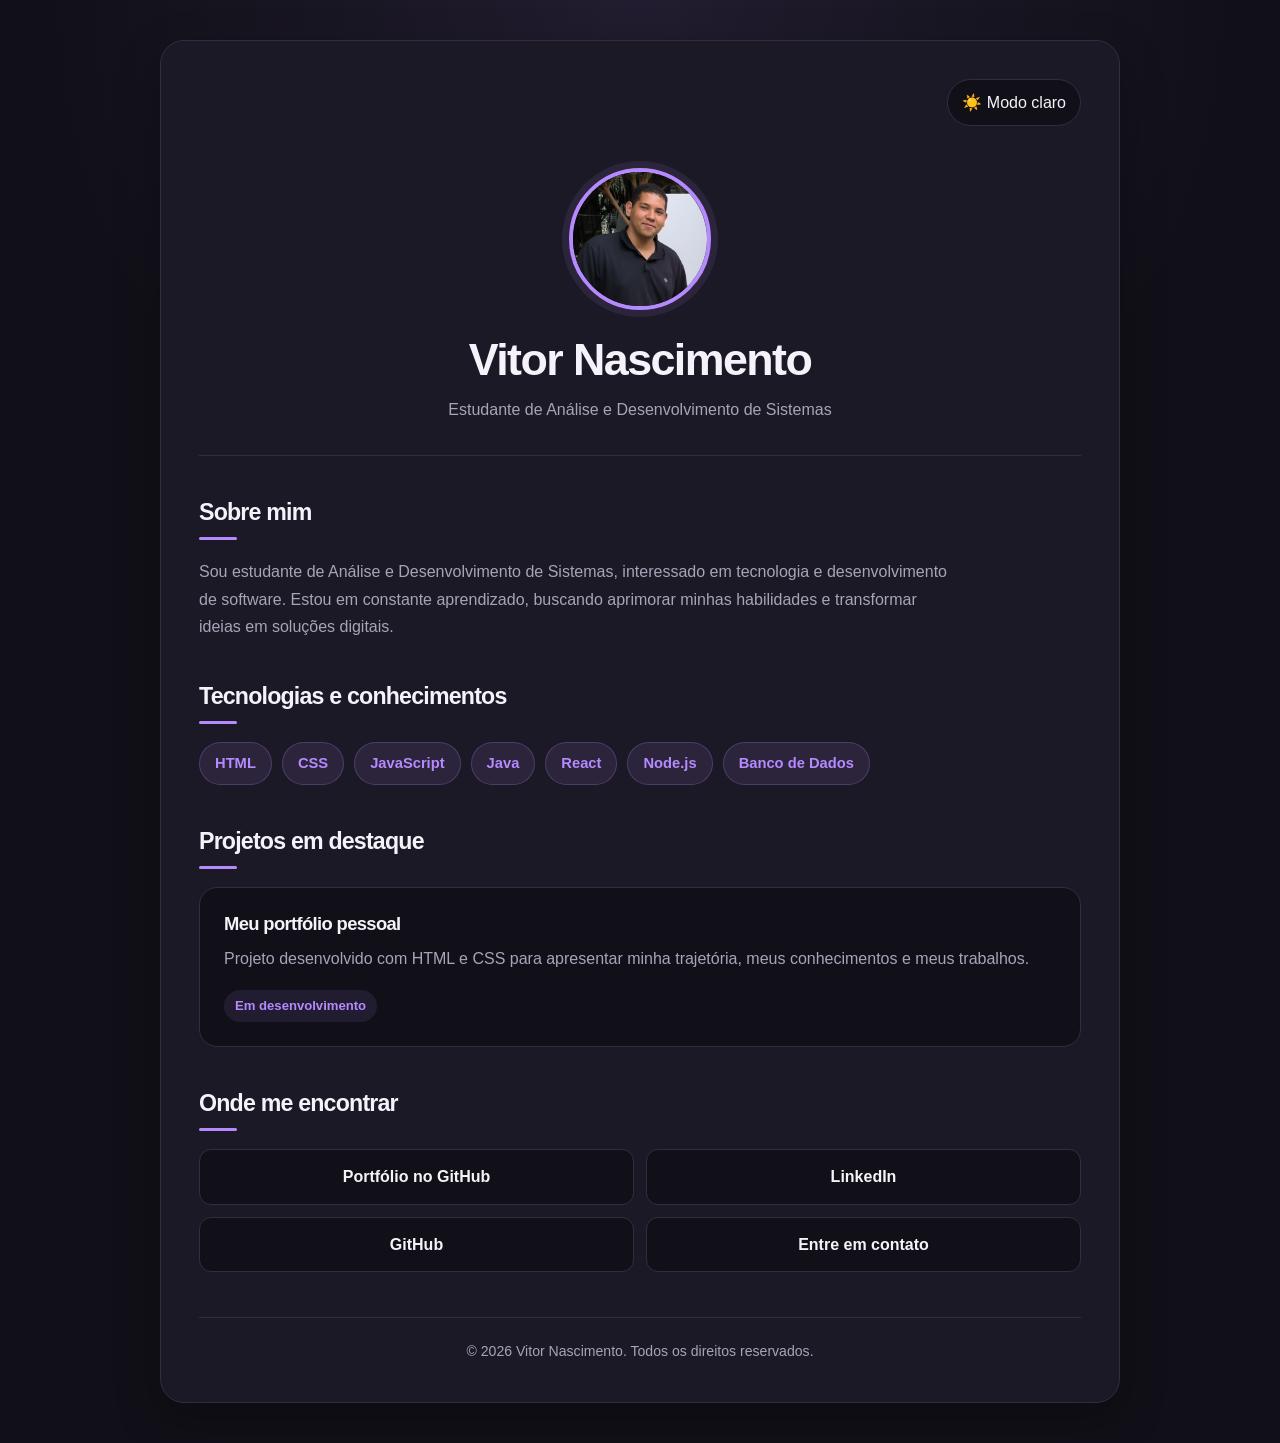
==== index.html @ 60c82b34 "first commit" ====
<!DOCTYPE html>
<html lang="pt-BR">
<head>
    <meta charset="UTF-8">
    <meta name="viewport" content="width=device-width, initial-scale=1.0">

    <title>Meu Portfólio | Vitor</title>

    <link rel="stylesheet" href="css/style.css">
</head>

<body>

    <main class="container">
        
        <button
    class="tema-toggle"
    type="button"
    aria-label="Alternar tema"
>
    ☀️ Modo claro
</button>
        <!-- Apresentação -->
        <header class="perfil">
            <img
                src="assets/fotoPerfil.jpg"
                alt="Foto de perfil"
                class="perfil__foto"
            >

            <h1>Vitor Nascimento</h1>
            <p>Estudante de Análise e Desenvolvimento de Sistemas</p>
        </header>

        <!-- Sobre mim -->
        <section class="sobre">
            <h2>Sobre mim</h2>

            <p>
                Sou estudante de Análise e Desenvolvimento de Sistemas,
                interessado em tecnologia e desenvolvimento de software.
                Estou em constante aprendizado, buscando aprimorar minhas
                habilidades e transformar ideias em soluções digitais.
            </p>
        </section>

        <!-- Tecnologias -->
        <section class="tecnologias">
            <h2>Tecnologias e conhecimentos</h2>

            <ul class="tecnologias__lista">
                <li>HTML</li>
                <li>CSS</li>
                <li>JavaScript</li>
                <li>Java</li>
                <li>React</li>
                <li>Node.js</li>
                <li>Banco de Dados</li>
            </ul>
        </section>

        <!-- Projetos -->
        <section class="projetos">
            <h2>Projetos em destaque</h2>

            <article class="projeto-card">
                <h3>Meu portfólio pessoal</h3>

                <p>
                    Projeto desenvolvido com HTML e CSS para apresentar
                    minha trajetória, meus conhecimentos e meus trabalhos.
                </p>

                <span class="projeto-card__status">
                    Em desenvolvimento
                </span>
            </article>
        </section>

        <!-- Links profissionais -->
        <nav class="links" aria-label="Links profissionais">
            <h2>Onde me encontrar</h2>

            <ul>
                <li>
                    <a
                        href="https://github.com/vitor-souza0?tab=repositories"
                        target="_blank"
                        rel="noopener noreferrer"
                    >
                        Portfólio no GitHub
                    </a>
                </li>

                <li>
                    <a
                        href="https://www.linkedin.com/in/vitornascimento01/"
                        target="_blank"
                        rel="noopener noreferrer"
                    >
                        LinkedIn
                    </a>
                </li>

                <li>
                    <a
                        href="https://github.com/vitor-souza0"
                        target="_blank"
                        rel="noopener noreferrer"
                    >
                        GitHub
                    </a>
                </li>

                <li>
                    <a href="pages/contato.html">
                        Entre em contato
                    </a>
                </li>
            </ul>
        </nav>

        <footer class="rodape">
            <p>&copy; 2026 Vitor Nascimento. Todos os direitos reservados.</p>
        </footer>

    </main>
<script src="js/tema.js"></script>
</body>
</html>
---- css/style.css ----
/* ==============================
   1. PALETA DE CORES
============================== */

:root {
    color-scheme: dark;

    --fundo: #111018;
    --superficie: #1b1925;
    --superficie-hover: #252131;
    --texto: #f5f2fa;
    --texto-suave: #aaa3b8;
    --acento: #b58aff;
    --acento-hover: #c6a5ff;
    --borda: #332d40;
    --sombra: 0 16px 45px rgba(0, 0, 0, 0.28);

    --raio: 18px;
    --largura: 960px;
    --transicao: 0.25s ease;
}

/* Light mode: paleta própria, não apenas cores invertidas */

:root[data-tema="claro"] {
    color-scheme: light;

    --fundo: #f4f1f9;
    --superficie: #ffffff;
    --superficie-hover: #eee8f7;
    --texto: #282135;
    --texto-suave: #716982;
    --acento: #7950b5;
    --acento-hover: #633c9b;
    --borda: #e3dbea;
    --sombra: 0 16px 40px rgba(67, 45, 91, 0.09);
}

/* ==============================
   2. CONFIGURAÇÕES GERAIS
============================== */

* {
    margin: 0;
    padding: 0;
    box-sizing: border-box;
}

html {
    scroll-behavior: smooth;
}

body {
    min-height: 100vh;
    padding: 40px 20px;
    background:
        radial-gradient(
            circle at 50% 0%,
            rgba(181, 138, 255, 0.10),
            transparent 38%
        ),
        var(--fundo);
    color: var(--texto);
    font-family: "Segoe UI", Arial, sans-serif;
    line-height: 1.7;
    transition:
        background var(--transicao),
        color var(--transicao);
}

a {
    color: inherit;
    text-decoration: none;
}

button,
input,
textarea {
    font: inherit;
}

/* ==============================
   3. CONTEÚDO PRINCIPAL
============================== */

.container {
    width: 100%;
    max-width: var(--largura);
    margin: 0 auto;
    padding: 38px;
    background: var(--superficie);
    border: 1px solid var(--borda);
    border-radius: 24px;
    box-shadow: var(--sombra);
    transition:
        background var(--transicao),
        border-color var(--transicao);
}

section,
.links {
    margin-top: 42px;
}

h1,
h2,
h3 {
    line-height: 1.25;
    letter-spacing: -0.035em;
}

h1 {
    font-size: clamp(2rem, 5vw, 2.8rem);
}

h2 {
    margin-bottom: 18px;
    font-size: 1.45rem;
}

h2::after {
    content: "";
    display: block;
    width: 38px;
    height: 3px;
    margin-top: 10px;
    background: var(--acento);
    border-radius: 10px;
}

p {
    color: var(--texto-suave);
}

/* ==============================
   4. PERFIL
============================== */

.perfil {
    position: relative;
    padding: 20px 0 32px;
    text-align: center;
    border-bottom: 1px solid var(--borda);
}

.perfil__foto {
    display: block;
    width: 142px;
    height: 142px;
    margin: 0 auto 22px;
    object-fit: cover;
    border: 4px solid var(--acento);
    border-radius: 50%;
    box-shadow: 0 0 0 7px rgba(181, 138, 255, 0.10);
}

.perfil h1 {
    margin-bottom: 8px;
}

.perfil p {
    font-size: 1rem;
}

/* ==============================
   5. SOBRE MIM
============================== */

.sobre p {
    max-width: 760px;
}

/* ==============================
   6. TECNOLOGIAS
============================== */

.tecnologias__lista {
    display: flex;
    flex-wrap: wrap;
    gap: 10px;
    list-style: none;
}

.tecnologias__lista li {
    padding: 8px 15px;
    color: var(--acento);
    background: rgba(181, 138, 255, 0.10);
    border: 1px solid rgba(181, 138, 255, 0.24);
    border-radius: 999px;
    font-size: 0.92rem;
    font-weight: 600;
    transition:
        transform var(--transicao),
        background var(--transicao);
}

.tecnologias__lista li:hover {
    transform: translateY(-3px);
    background: rgba(181, 138, 255, 0.18);
}

/* ==============================
   7. PROJETOS
============================== */

.projeto-card {
    padding: 24px;
    background: var(--fundo);
    border: 1px solid var(--borda);
    border-radius: var(--raio);
    transition:
        transform var(--transicao),
        border-color var(--transicao),
        background var(--transicao);
}

.projeto-card:hover {
    transform: translateY(-4px);
    border-color: var(--acento);
}

.projeto-card h3 {
    margin-bottom: 10px;
    font-size: 1.15rem;
}

.projeto-card p {
    margin-bottom: 18px;
}

.projeto-card__status {
    display: inline-block;
    padding: 5px 11px;
    color: var(--acento);
    background: rgba(181, 138, 255, 0.10);
    border-radius: 999px;
    font-size: 0.82rem;
    font-weight: 600;
}

/* ==============================
   8. LINKS PROFISSIONAIS
============================== */

.links ul {
    display: grid;
    grid-template-columns: repeat(2, minmax(0, 1fr));
    gap: 12px;
    list-style: none;
}

.links a {
    display: block;
    padding: 13px 16px;
    background: var(--fundo);
    border: 1px solid var(--borda);
    border-radius: 12px;
    color: var(--texto);
    text-align: center;
    font-weight: 600;
    transition:
        color var(--transicao),
        background var(--transicao),
        border-color var(--transicao),
        transform var(--transicao);
}

.links a:hover {
    color: var(--acento);
    background: var(--superficie-hover);
    border-color: var(--acento);
    transform: translateY(-3px);
}

/* ==============================
   9. FORMULÁRIOS
============================== */

form {
    display: grid;
    gap: 15px;
    margin-top: 24px;
}

label {
    color: var(--texto);
    font-weight: 600;
}

input,
textarea {
    width: 100%;
    padding: 13px 15px;
    color: var(--texto);
    background: var(--fundo);
    border: 1px solid var(--borda);
    border-radius: 10px;
    outline: none;
    transition:
        border-color var(--transicao),
        box-shadow var(--transicao);
}

textarea {
    min-height: 130px;
    resize: vertical;
}

input:focus,
textarea:focus {
    border-color: var(--acento);
    box-shadow: 0 0 0 3px rgba(181, 138, 255, 0.15);
}

form button {
    padding: 13px 20px;
    color: #1b1425;
    background: var(--acento);
    border: none;
    border-radius: 10px;
    font-weight: 700;
    cursor: pointer;
    transition:
        background var(--transicao),
        transform var(--transicao);
}

form button:hover {
    background: var(--acento-hover);
    transform: translateY(-2px);
}

/* ==============================
   10. BOTÃO DE TEMA
============================== */

.tema-toggle {
    display: block;
    margin: 0 0 22px auto;
    padding: 9px 14px;
    color: var(--texto);
    background: var(--fundo);
    border: 1px solid var(--borda);
    border-radius: 999px;
    cursor: pointer;
    transition:
        background var(--transicao),
        border-color var(--transicao);
}

.tema-toggle:hover {
    background: var(--superficie-hover);
    border-color: var(--acento);
}

/* ==============================
   11. RODAPÉ
============================== */

.rodape {
    margin-top: 45px;
    padding-top: 22px;
    border-top: 1px solid var(--borda);
    text-align: center;
    font-size: 0.88rem;
}

/* ==============================
   12. ACESSIBILIDADE
============================== */

a:focus-visible,
button:focus-visible {
    outline: 3px solid var(--acento);
    outline-offset: 4px;
}

/* ==============================
   13. RESPONSIVIDADE
============================== */

@media (max-width: 600px) {
    body {
        padding: 18px 12px;
    }

    .container {
        padding: 24px 18px;
        border-radius: 18px;
    }

    .perfil__foto {
        width: 120px;
        height: 120px;
    }

    section,
    .links {
        margin-top: 32px;
    }

    .links ul {
        grid-template-columns: 1fr;
    }

    .tecnologias__lista {
        gap: 8px;
    }

    .projeto-card {
        padding: 19px;
    }
}

@media (prefers-reduced-motion: reduce) {
    *,
    *::before,
    *::after {
        scroll-behavior: auto !important;
        transition-duration: 0.01ms !important;
        animation-duration: 0.01ms !important;
    }
}
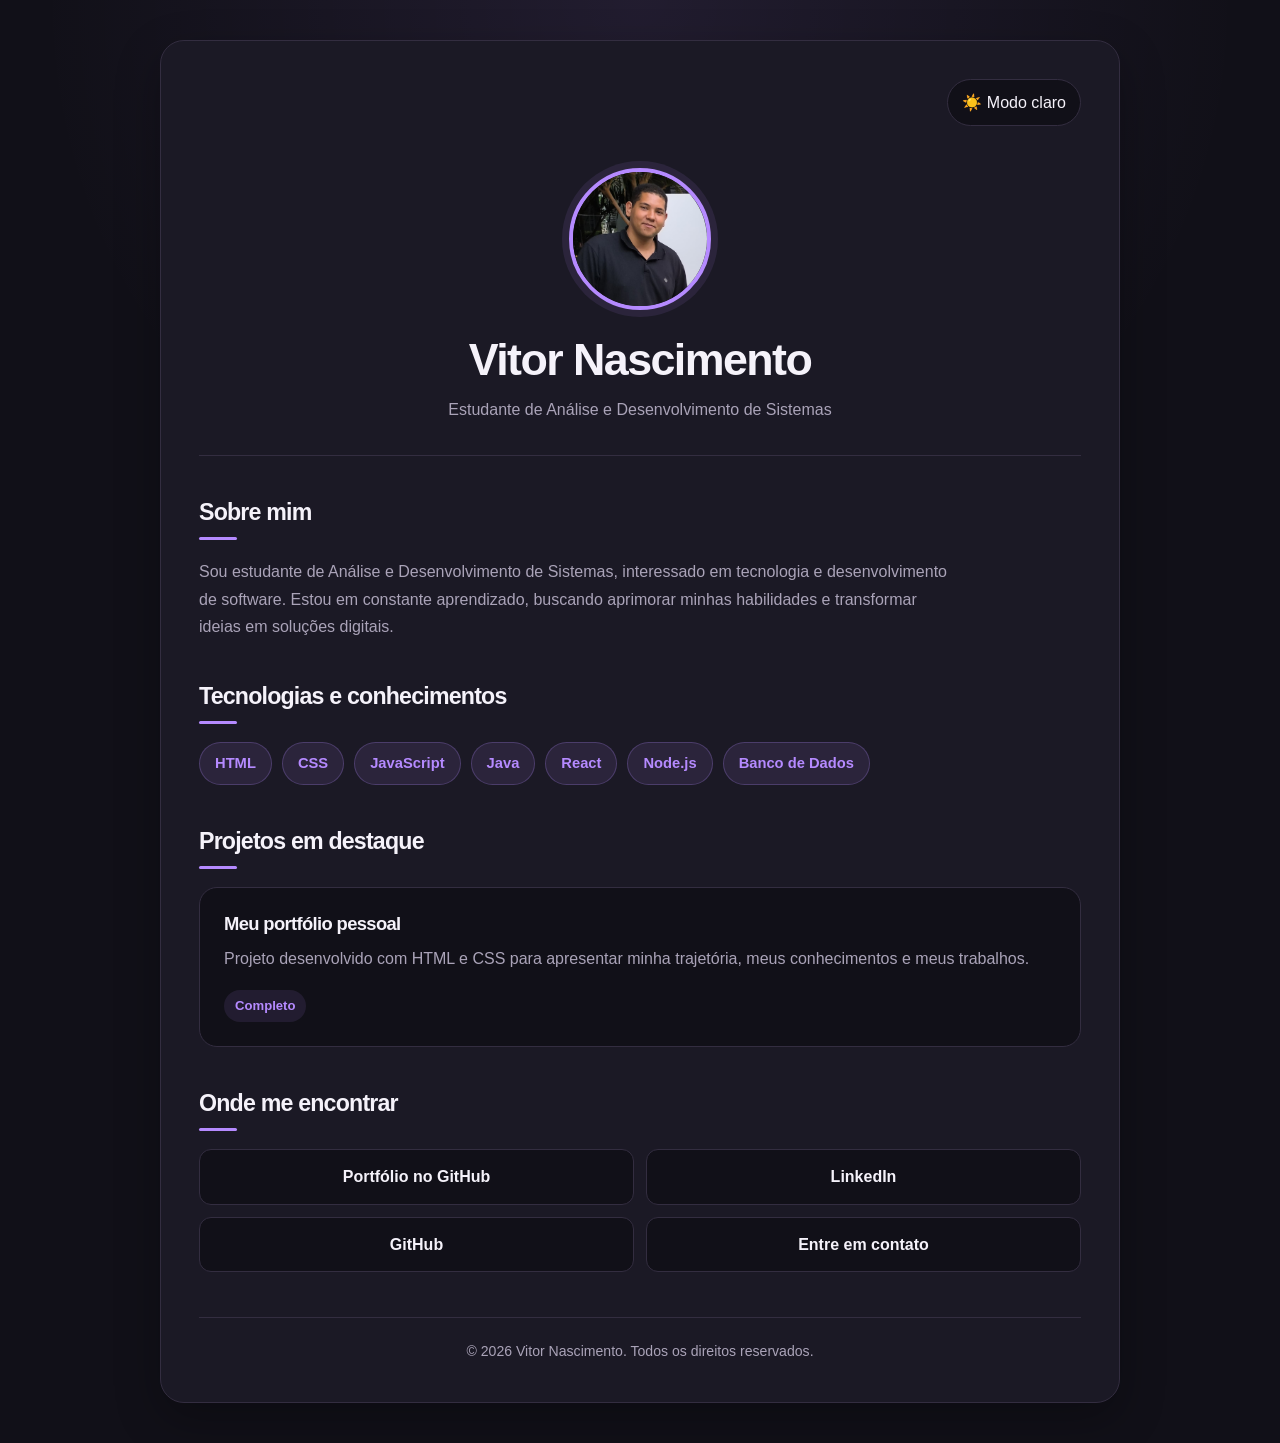
==== commit 8e4376ba: "modified:   index.html" ====
--- a/index.html
+++ b/index.html
@@ -72,7 +72,7 @@
                 </p>
 
                 <span class="projeto-card__status">
-                    Em desenvolvimento
+                    Completo
                 </span>
             </article>
         </section>
